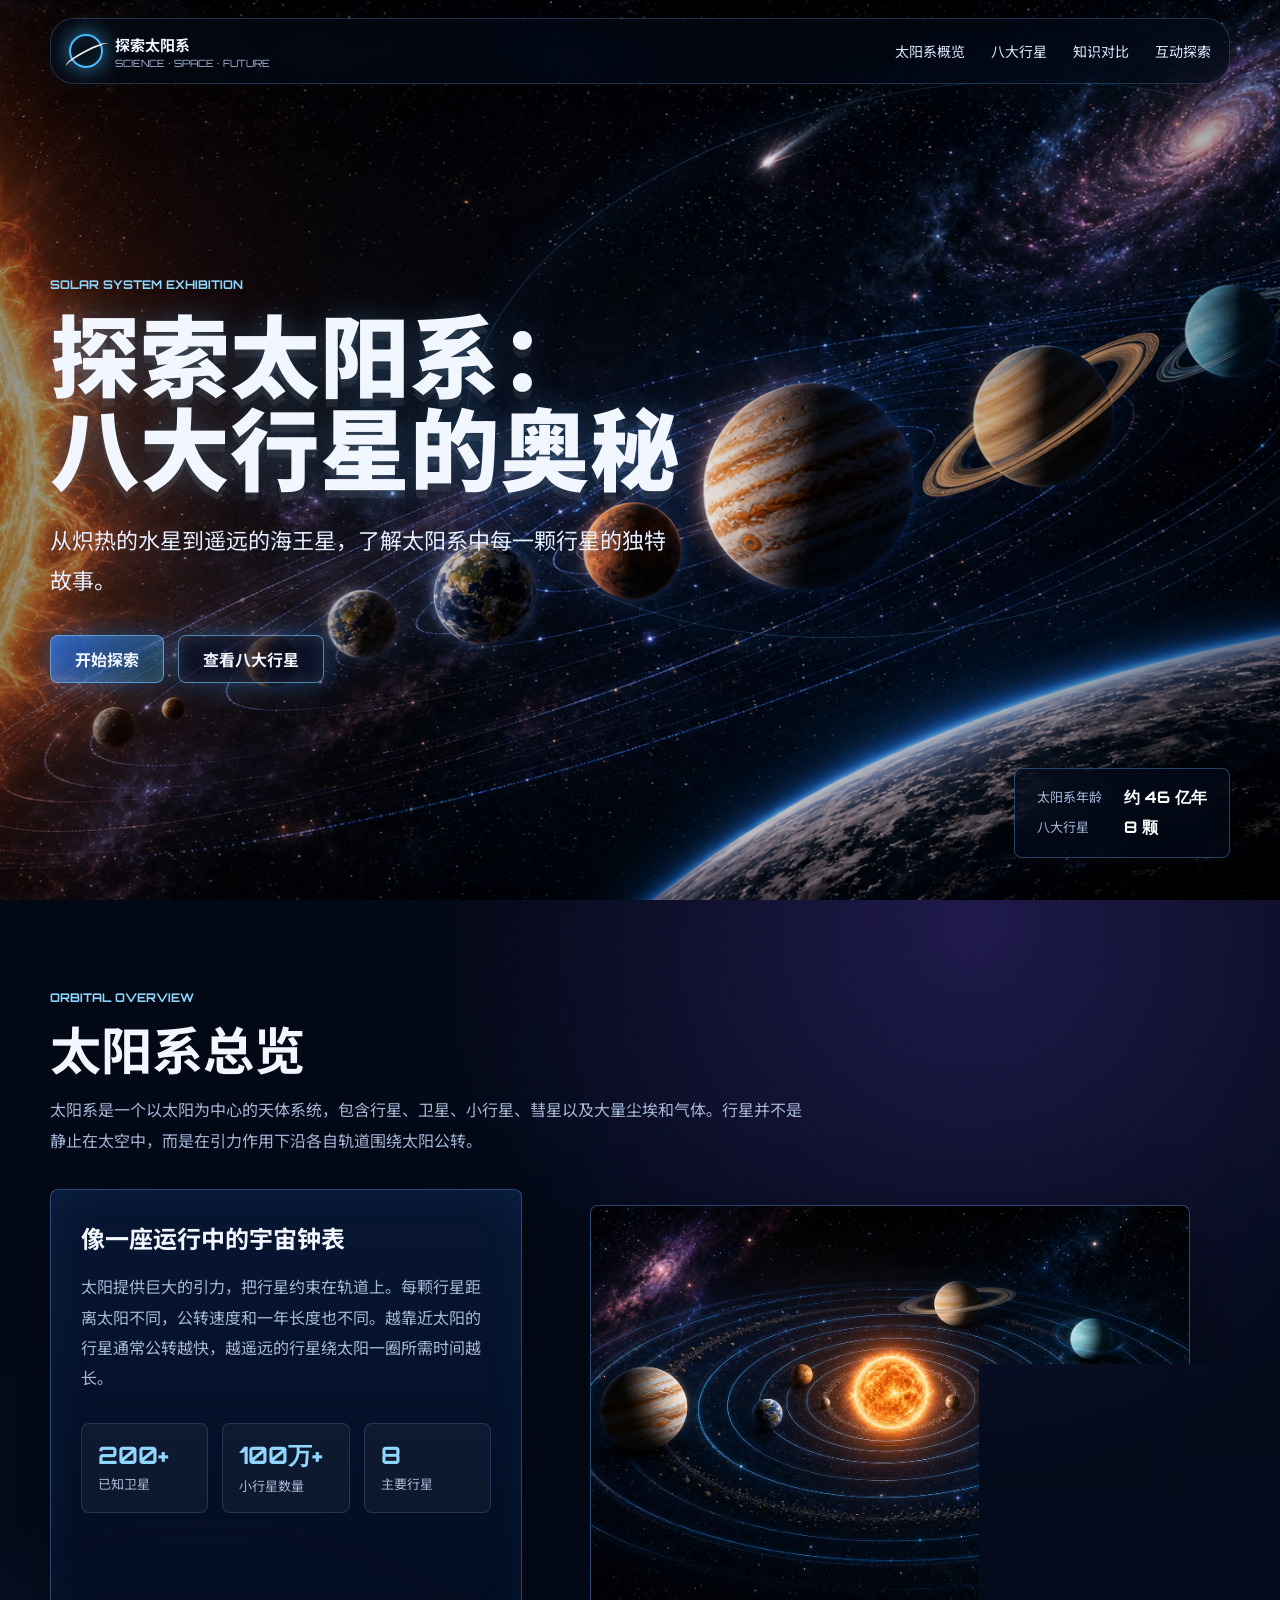
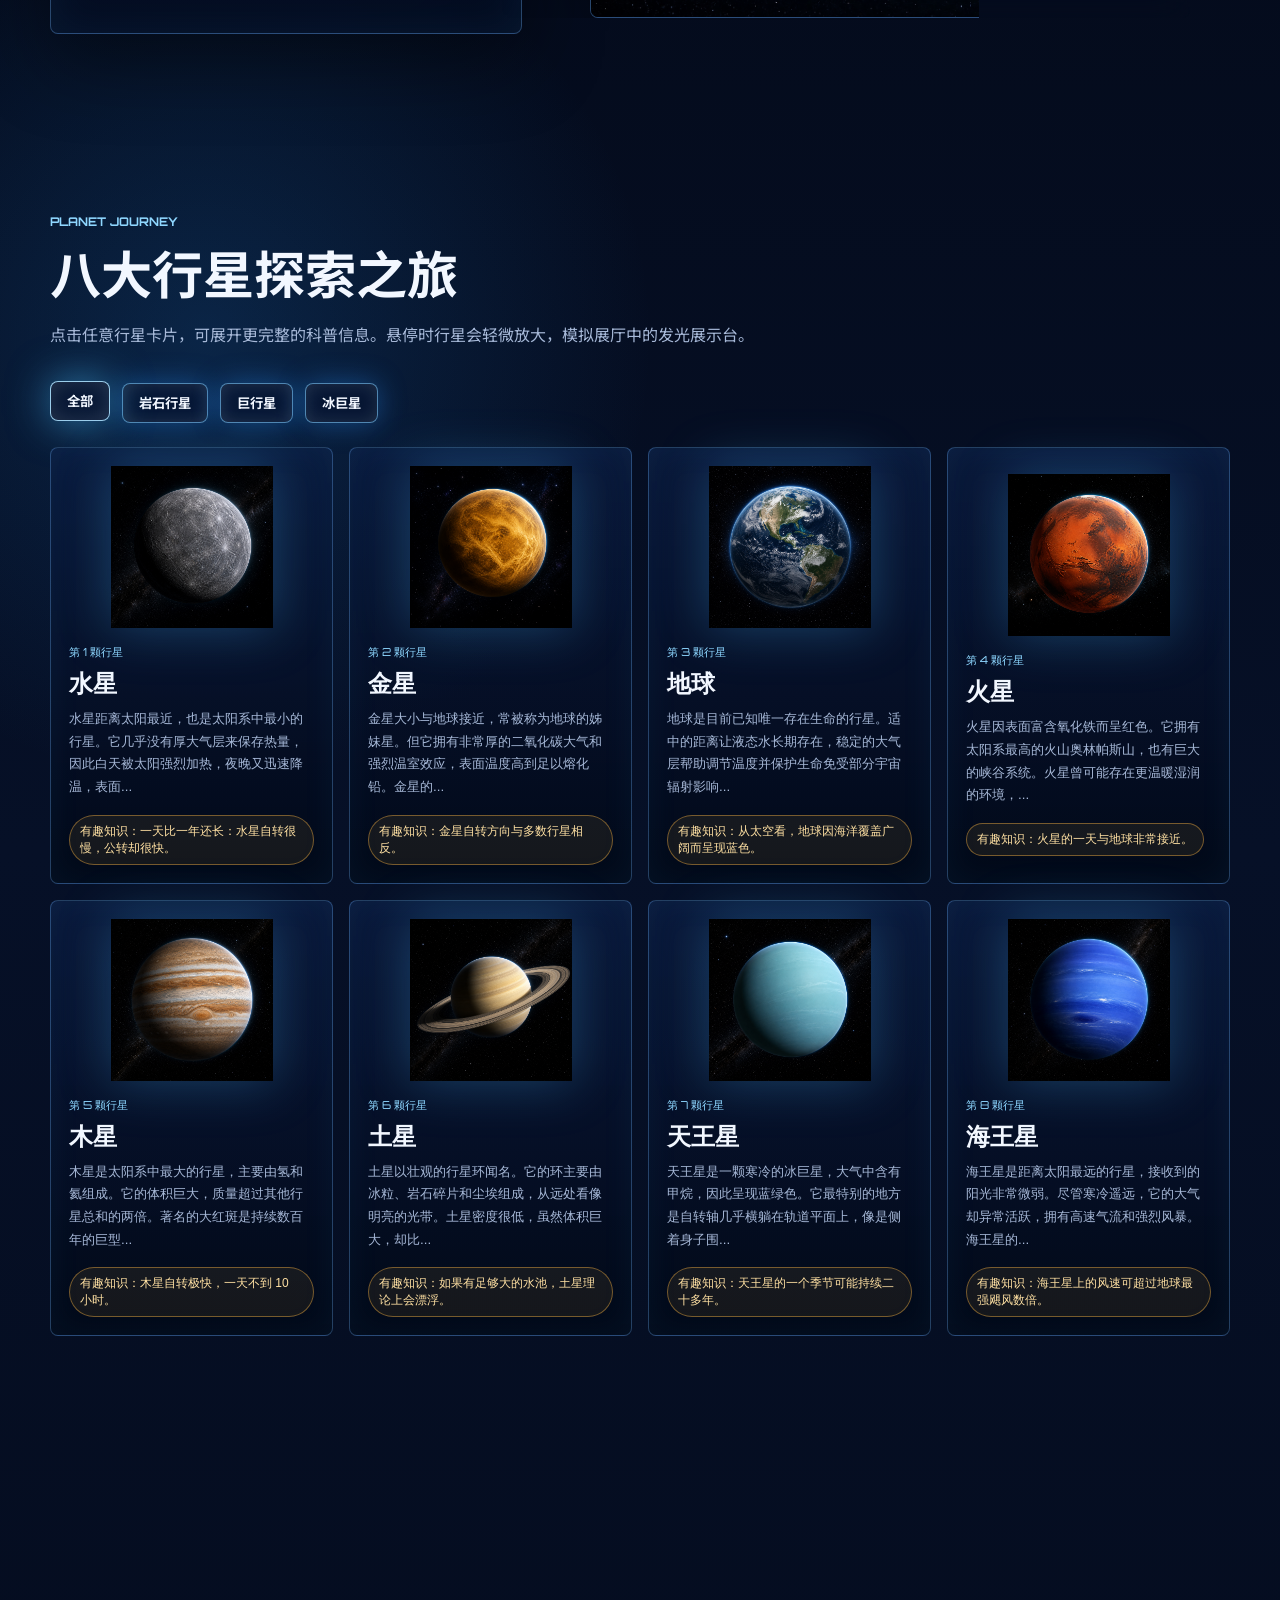
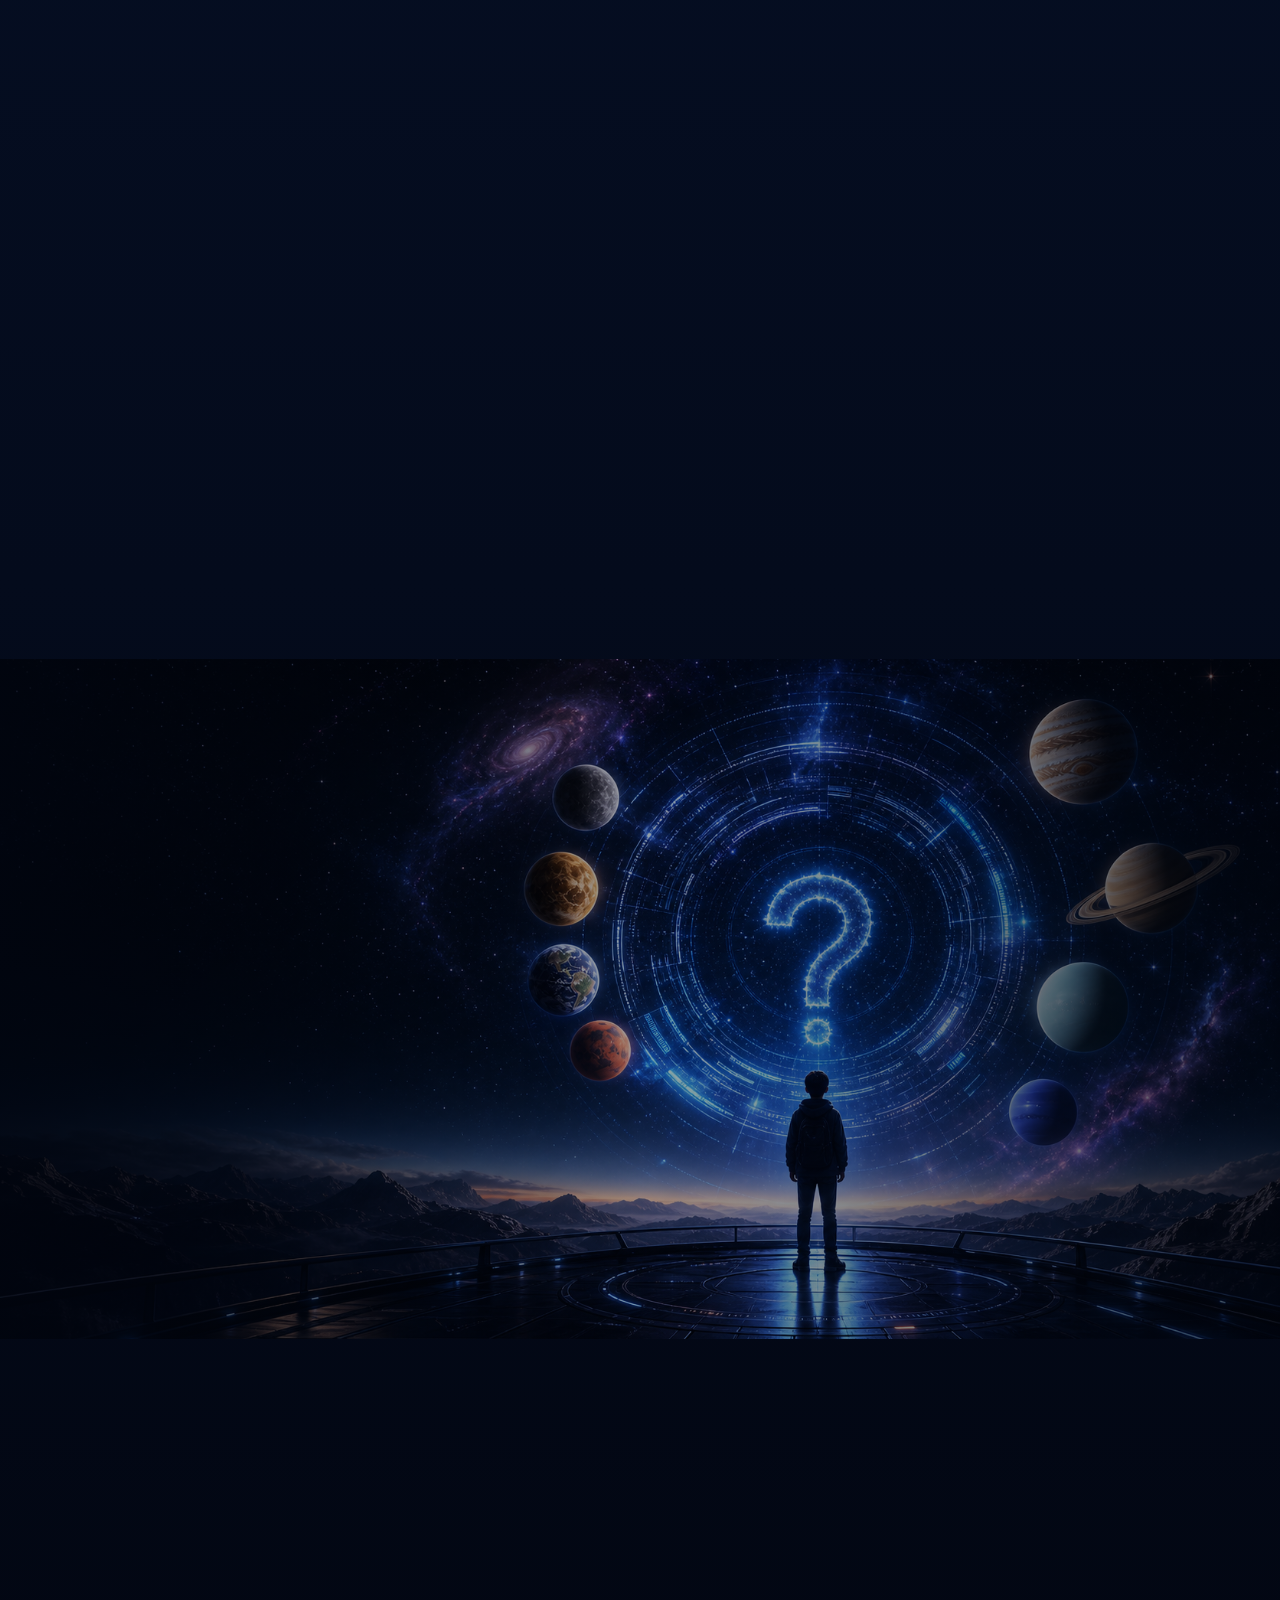
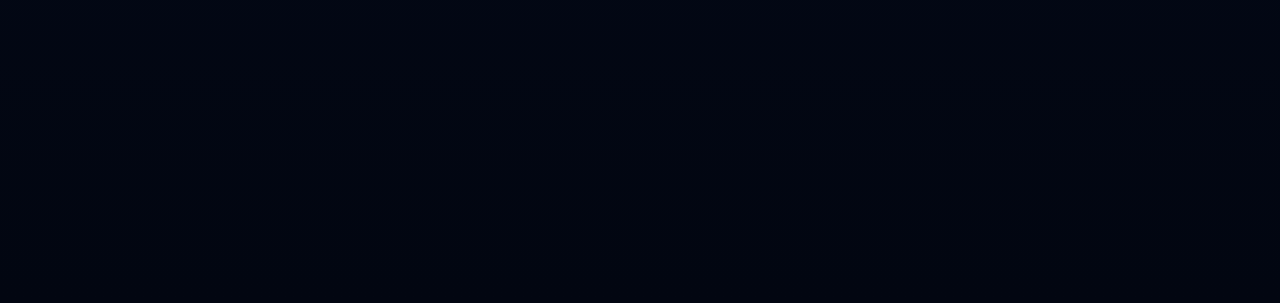
==== index.html @ 0f44d032 "Add solar system science website" ====
<!DOCTYPE html>
<html lang="zh-CN">
  <head>
    <meta charset="UTF-8" />
    <meta name="viewport" content="width=device-width, initial-scale=1.0" />
    <title>探索太阳系：八大行星的奥秘</title>
    <link rel="preconnect" href="https://fonts.googleapis.com" />
    <link rel="preconnect" href="https://fonts.gstatic.com" crossorigin />
    <link
      href="https://fonts.googleapis.com/css2?family=Noto+Sans+SC:wght@400;500;700;900&family=Orbitron:wght@600;700;800&display=swap"
      rel="stylesheet"
    />
    <link rel="stylesheet" href="styles.css" />
  </head>
  <body>
    <div class="space-noise" aria-hidden="true"></div>
    <header class="site-header" id="top">
      <a class="brand" href="#top" aria-label="返回首页">
        <span class="brand-mark"></span>
        <span>
          <strong>探索太阳系</strong>
          <small>SCIENCE · SPACE · FUTURE</small>
        </span>
      </a>
      <button class="nav-toggle" type="button" aria-label="打开导航" aria-expanded="false">
        <span></span><span></span><span></span>
      </button>
      <nav class="site-nav" aria-label="主导航">
        <a href="#overview">太阳系概览</a>
        <a href="#planets">八大行星</a>
        <a href="#compare">知识对比</a>
        <a href="#explore">互动探索</a>
      </nav>
    </header>

    <main>
      <section class="hero">
        <div class="hero-bg" aria-hidden="true"></div>
        <div class="hero-orbits" aria-hidden="true"></div>
        <div class="hero-content reveal">
          <p class="eyebrow">SOLAR SYSTEM EXHIBITION</p>
          <h1>探索太阳系：<br />八大行星的奥秘</h1>
          <p class="hero-copy">
            从炽热的水星到遥远的海王星，了解太阳系中每一颗行星的独特故事。
          </p>
          <div class="hero-actions">
            <a class="primary-btn" href="#overview">开始探索</a>
            <a class="ghost-btn" href="#planets">查看八大行星</a>
          </div>
        </div>
        <div class="mission-panel reveal" aria-label="太阳系快速数据">
          <span>太阳系年龄</span>
          <strong>约 46 亿年</strong>
          <span>八大行星</span>
          <strong>8 颗</strong>
        </div>
      </section>

      <section class="section overview" id="overview">
        <div class="section-heading reveal">
          <p class="eyebrow">ORBITAL OVERVIEW</p>
          <h2>太阳系总览</h2>
          <p>
            太阳系是一个以太阳为中心的天体系统，包含行星、卫星、小行星、彗星以及大量尘埃和气体。行星并不是静止在太空中，而是在引力作用下沿各自轨道围绕太阳公转。
          </p>
        </div>
        <div class="overview-grid">
          <article class="overview-copy glass-card reveal">
            <h3>像一座运行中的宇宙钟表</h3>
            <p>
              太阳提供巨大的引力，把行星约束在轨道上。每颗行星距离太阳不同，公转速度和一年长度也不同。越靠近太阳的行星通常公转越快，越遥远的行星绕太阳一圈所需时间越长。
            </p>
            <div class="stat-row">
              <div><strong>200+</strong><span>已知卫星</span></div>
              <div><strong>100万+</strong><span>小行星数量</span></div>
              <div><strong>8</strong><span>主要行星</span></div>
            </div>
          </article>
          <figure class="overview-visual reveal">
            <img src="assets/solar-overview.png" alt="太阳位于中心、八大行星沿轨道运行的太阳系示意图" />
            <figcaption>行星按照距离太阳由近到远依次排列，轨道并非实物线，而是帮助理解运动路径的示意。</figcaption>
          </figure>
        </div>
      </section>

      <section class="section planets-section" id="planets">
        <div class="section-heading reveal">
          <p class="eyebrow">PLANET JOURNEY</p>
          <h2>八大行星探索之旅</h2>
          <p>点击任意行星卡片，可展开更完整的科普信息。悬停时行星会轻微放大，模拟展厅中的发光展示台。</p>
        </div>
        <div class="planet-controls reveal" aria-label="行星筛选">
          <button class="filter-btn active" data-filter="all" type="button">全部</button>
          <button class="filter-btn" data-filter="rocky" type="button">岩石行星</button>
          <button class="filter-btn" data-filter="gas" type="button">巨行星</button>
          <button class="filter-btn" data-filter="ice" type="button">冰巨星</button>
        </div>
        <div class="planet-grid" id="planetGrid"></div>
        <aside class="planet-detail glass-card" id="planetDetail" aria-live="polite"></aside>
      </section>

      <section class="section compare" id="compare">
        <div class="section-heading reveal">
          <p class="eyebrow">DATA COMPARISON</p>
          <h2>知识对比区</h2>
          <p>把八大行星放在同一张表里，更容易看出距离、大小、温度和运动周期的巨大差异。</p>
        </div>
        <div class="comparison-board reveal">
          <div class="scale-panel">
            <h3>行星大小直观比较</h3>
            <div class="scale-bars" id="scaleBars"></div>
          </div>
          <div class="table-wrap">
            <table>
              <thead>
                <tr>
                  <th>行星</th>
                  <th>距离太阳</th>
                  <th>平均直径</th>
                  <th>温度</th>
                  <th>公转周期</th>
                  <th>卫星</th>
                  <th>行星环</th>
                </tr>
              </thead>
              <tbody id="planetTable"></tbody>
            </table>
          </div>
        </div>
      </section>

      <section class="section interactive" id="explore">
        <div class="quiz-bg" aria-hidden="true"></div>
        <div class="quiz-content reveal">
          <p class="eyebrow">INTERACTIVE MISSION</p>
          <h2>你最适合探索哪颗行星？</h2>
          <p>
            通过三个简单选择，发现与你性格最契合的太阳系目的地，开启一段专属的深空探索之旅。
          </p>
          <div class="quiz-card" id="quizCard">
            <h3 id="quizQuestion">你更喜欢哪种探索环境？</h3>
            <div class="quiz-options" id="quizOptions"></div>
            <div class="quiz-result" id="quizResult"></div>
          </div>
        </div>
      </section>

      <section class="section finale">
        <div class="finale-inner reveal">
          <p class="eyebrow">WHY WE EXPLORE</p>
          <h2>每一颗行星，都是宇宙写给人类的一封信。</h2>
          <p>
            探索太阳系，不只是认识远方的星球，也是理解我们所在的地球。越了解行星的差异，我们越能珍惜地球独特的水、空气、生命与稳定环境。
          </p>
          <a class="primary-btn" href="#top">继续了解宇宙知识</a>
        </div>
      </section>
    </main>

    <script src="script.js"></script>
  </body>
</html>
---- styles.css ----
:root {
  color-scheme: dark;
  --bg: #020611;
  --bg-2: #06112b;
  --text: #f2f7ff;
  --muted: #a7b9d8;
  --line: rgba(111, 181, 255, 0.34);
  --line-strong: rgba(126, 203, 255, 0.62);
  --cyan: #49bfff;
  --blue: #246bff;
  --violet: #8e5dff;
  --gold: #ffb743;
  --glass: rgba(7, 18, 43, 0.62);
  --glass-strong: rgba(9, 23, 55, 0.82);
  --shadow: 0 24px 80px rgba(0, 0, 0, 0.45);
}

* {
  box-sizing: border-box;
}

html {
  scroll-behavior: smooth;
}

body {
  margin: 0;
  font-family: "Noto Sans SC", system-ui, sans-serif;
  color: var(--text);
  background:
    radial-gradient(circle at 76% 18%, rgba(85, 60, 180, 0.34), transparent 34rem),
    radial-gradient(circle at 16% 38%, rgba(27, 112, 190, 0.24), transparent 28rem),
    linear-gradient(180deg, #01030a 0%, #061027 48%, #020611 100%);
  overflow-x: hidden;
}

a {
  color: inherit;
  text-decoration: none;
}

img {
  display: block;
  width: 100%;
}

.space-noise {
  position: fixed;
  inset: 0;
  pointer-events: none;
  z-index: -2;
  background-image:
    radial-gradient(circle, rgba(255, 255, 255, 0.78) 0 1px, transparent 1.5px),
    radial-gradient(circle, rgba(92, 178, 255, 0.45) 0 1px, transparent 1.5px);
  background-size: 82px 82px, 137px 137px;
  opacity: 0.22;
  animation: starDrift 28s linear infinite;
}

.site-header {
  position: fixed;
  top: 18px;
  left: 50%;
  transform: translateX(-50%);
  width: min(1180px, calc(100% - 32px));
  z-index: 10;
  display: flex;
  align-items: center;
  justify-content: space-between;
  padding: 14px 18px;
  border: 1px solid rgba(111, 181, 255, 0.24);
  border-radius: 24px;
  background: rgba(3, 10, 25, 0.62);
  backdrop-filter: blur(18px);
  box-shadow: 0 16px 54px rgba(0, 0, 0, 0.32);
}

.brand {
  display: flex;
  align-items: center;
  gap: 12px;
}

.brand-mark {
  width: 34px;
  height: 34px;
  border: 2px solid var(--cyan);
  border-radius: 50%;
  box-shadow: 0 0 22px rgba(73, 191, 255, 0.72), inset 0 0 18px rgba(73, 191, 255, 0.18);
  position: relative;
}

.brand-mark::after {
  content: "";
  position: absolute;
  left: -8px;
  top: 14px;
  width: 48px;
  height: 8px;
  border-top: 2px solid rgba(255, 255, 255, 0.9);
  border-radius: 50%;
  transform: rotate(-28deg);
}

.brand strong {
  display: block;
  font-size: 15px;
  letter-spacing: 0;
}

.brand small {
  display: block;
  margin-top: 2px;
  color: var(--muted);
  font-family: "Orbitron", sans-serif;
  font-size: 10px;
}

.site-nav {
  display: flex;
  align-items: center;
  gap: 26px;
  color: #dceaff;
  font-size: 14px;
}

.site-nav a {
  position: relative;
  padding: 8px 0;
}

.site-nav a::after {
  content: "";
  position: absolute;
  left: 0;
  right: 0;
  bottom: 0;
  height: 2px;
  background: linear-gradient(90deg, transparent, var(--cyan), transparent);
  transform: scaleX(0);
  transition: transform 0.24s ease;
}

.site-nav a:hover::after {
  transform: scaleX(1);
}

.nav-toggle {
  display: none;
  width: 42px;
  height: 42px;
  border: 1px solid var(--line);
  border-radius: 14px;
  background: rgba(255, 255, 255, 0.05);
}

.nav-toggle span {
  display: block;
  width: 18px;
  height: 2px;
  margin: 4px auto;
  background: var(--text);
}

.hero {
  min-height: 100vh;
  position: relative;
  display: grid;
  align-items: center;
  padding: 150px max(24px, calc((100vw - 1180px) / 2)) 90px;
  overflow: hidden;
}

.hero-bg {
  position: absolute;
  inset: 0;
  background-image: linear-gradient(90deg, rgba(0, 0, 0, 0.42), rgba(0, 0, 0, 0.04) 52%, rgba(0, 0, 0, 0.3)), url("assets/hero-cosmic.png");
  background-size: cover;
  background-position: center;
  transform: scale(1.02);
  z-index: -2;
}

.hero-orbits {
  position: absolute;
  inset: 10% -10% auto auto;
  width: 74vw;
  height: 42vw;
  border: 1px solid rgba(79, 171, 255, 0.22);
  border-radius: 50%;
  transform: rotate(-11deg);
  box-shadow: inset 0 0 70px rgba(55, 154, 255, 0.08), 0 0 60px rgba(55, 154, 255, 0.08);
  pointer-events: none;
}

.hero-content {
  max-width: 760px;
  position: relative;
  z-index: 1;
}

.eyebrow {
  margin: 0 0 14px;
  color: #8fd7ff;
  font-family: "Orbitron", sans-serif;
  font-size: 12px;
  font-weight: 700;
  letter-spacing: 0;
  text-transform: uppercase;
}

h1,
h2,
h3 {
  margin: 0;
  letter-spacing: 0;
}

h1 {
  font-size: clamp(46px, 7vw, 96px);
  line-height: 1.04;
  font-weight: 900;
  text-shadow: 0 0 30px rgba(90, 182, 255, 0.28), 0 8px 0 rgba(255, 255, 255, 0.08);
}

.hero-copy {
  width: min(620px, 100%);
  margin: 28px 0 0;
  color: #e5efff;
  font-size: clamp(17px, 2vw, 22px);
  line-height: 1.8;
}

.hero-actions {
  display: flex;
  flex-wrap: wrap;
  gap: 14px;
  margin-top: 36px;
}

.primary-btn,
.ghost-btn,
.filter-btn {
  display: inline-flex;
  align-items: center;
  justify-content: center;
  min-height: 48px;
  padding: 0 24px;
  border: 1px solid var(--line-strong);
  border-radius: 8px;
  color: var(--text);
  font-weight: 700;
  background: linear-gradient(135deg, rgba(26, 116, 255, 0.74), rgba(30, 202, 255, 0.22));
  box-shadow: 0 0 28px rgba(42, 148, 255, 0.38), inset 0 0 18px rgba(255, 255, 255, 0.12);
  transition: transform 0.24s ease, box-shadow 0.24s ease, border-color 0.24s ease;
}

.primary-btn:hover,
.ghost-btn:hover,
.filter-btn:hover,
.filter-btn.active {
  transform: translateY(-2px);
  border-color: rgba(172, 225, 255, 0.9);
  box-shadow: 0 0 42px rgba(73, 191, 255, 0.58), inset 0 0 22px rgba(255, 255, 255, 0.14);
}

.ghost-btn,
.filter-btn {
  background: rgba(5, 19, 47, 0.62);
}

.mission-panel {
  position: absolute;
  right: max(24px, calc((100vw - 1180px) / 2));
  bottom: 42px;
  display: grid;
  grid-template-columns: auto auto;
  gap: 8px 22px;
  padding: 18px 22px;
  border: 1px solid var(--line);
  border-radius: 8px;
  background: rgba(3, 12, 30, 0.58);
  backdrop-filter: blur(16px);
}

.mission-panel span {
  color: var(--muted);
  font-size: 13px;
}

.mission-panel strong {
  color: #ffffff;
  font-family: "Orbitron", sans-serif;
}

.section {
  position: relative;
  padding: 90px max(24px, calc((100vw - 1180px) / 2));
}

.section-heading {
  max-width: 760px;
  margin-bottom: 34px;
}

.section-heading h2,
.finale h2,
.quiz-content h2 {
  font-size: clamp(30px, 4vw, 52px);
  line-height: 1.16;
}

.section-heading p:not(.eyebrow),
.finale p,
.quiz-content p {
  color: var(--muted);
  font-size: 16px;
  line-height: 1.9;
}

.overview-grid {
  display: grid;
  grid-template-columns: minmax(0, 0.82fr) minmax(0, 1.18fr);
  gap: 28px;
  align-items: stretch;
}

.glass-card,
.overview-visual,
.comparison-board,
.quiz-card {
  border: 1px solid var(--line);
  border-radius: 8px;
  background: linear-gradient(180deg, rgba(9, 26, 60, 0.76), rgba(4, 13, 32, 0.78));
  box-shadow: var(--shadow), inset 0 0 42px rgba(62, 168, 255, 0.08);
  backdrop-filter: blur(18px);
}

.overview-copy {
  padding: 30px;
}

.overview-copy h3,
.scale-panel h3,
.quiz-card h3 {
  font-size: 24px;
  margin-bottom: 16px;
}

.overview-copy p {
  color: var(--muted);
  line-height: 1.9;
}

.stat-row {
  display: grid;
  grid-template-columns: repeat(3, 1fr);
  gap: 14px;
  margin-top: 30px;
}

.stat-row div {
  padding: 16px;
  border: 1px solid rgba(111, 181, 255, 0.2);
  border-radius: 8px;
  background: rgba(255, 255, 255, 0.04);
}

.stat-row strong {
  display: block;
  color: #8fd7ff;
  font-family: "Orbitron", sans-serif;
  font-size: 24px;
}

.stat-row span {
  color: var(--muted);
  font-size: 13px;
}

.overview-visual {
  overflow: hidden;
}

.overview-visual img {
  height: 100%;
  min-height: 360px;
  object-fit: cover;
}

.overview-visual figcaption {
  margin: 0;
  padding: 14px 18px 18px;
  color: var(--muted);
  font-size: 13px;
}

.planet-controls {
  display: flex;
  flex-wrap: wrap;
  gap: 12px;
  margin-bottom: 24px;
}

.filter-btn {
  min-height: 40px;
  padding: 0 16px;
  cursor: pointer;
  font-family: inherit;
}

.planet-grid {
  display: grid;
  grid-template-columns: repeat(4, minmax(0, 1fr));
  gap: 16px;
}

.planet-card {
  min-height: 340px;
  padding: 18px;
  border: 1px solid rgba(111, 181, 255, 0.32);
  border-radius: 8px;
  color: inherit;
  background: linear-gradient(180deg, rgba(11, 27, 63, 0.78), rgba(2, 8, 22, 0.86));
  box-shadow: inset 0 0 34px rgba(73, 191, 255, 0.06);
  cursor: pointer;
  text-align: left;
  transition: transform 0.25s ease, border-color 0.25s ease, box-shadow 0.25s ease;
}

.planet-card:hover,
.planet-card.active {
  transform: translateY(-8px);
  border-color: rgba(135, 220, 255, 0.86);
  box-shadow: 0 18px 52px rgba(41, 151, 255, 0.24), inset 0 0 42px rgba(73, 191, 255, 0.12);
}

.planet-card img {
  height: 162px;
  object-fit: contain;
  margin-bottom: 16px;
  filter: drop-shadow(0 0 26px rgba(73, 191, 255, 0.28));
  transition: transform 0.8s ease;
}

.planet-card:hover img {
  transform: scale(1.08) rotate(4deg);
}

.planet-card small {
  color: #8fd7ff;
  font-family: "Orbitron", sans-serif;
  font-size: 11px;
}

.planet-card h3 {
  margin: 8px 0 8px;
  font-size: 24px;
}

.planet-card p {
  margin: 0;
  color: var(--muted);
  line-height: 1.7;
}

.fact-pill {
  display: inline-flex;
  margin-top: 16px;
  padding: 7px 10px;
  border: 1px solid rgba(255, 183, 67, 0.42);
  border-radius: 999px;
  color: #ffe1a3;
  background: rgba(255, 183, 67, 0.08);
  font-size: 12px;
}

.planet-detail {
  display: none;
  margin-top: 20px;
  padding: 26px;
}

.planet-detail.open {
  display: grid;
  grid-template-columns: 0.72fr 1.28fr;
  gap: 24px;
  align-items: center;
}

.planet-detail img {
  max-height: 280px;
  object-fit: contain;
  filter: drop-shadow(0 0 34px rgba(73, 191, 255, 0.35));
}

.detail-facts {
  display: grid;
  grid-template-columns: repeat(3, minmax(0, 1fr));
  gap: 10px;
  margin-top: 18px;
}

.detail-facts div {
  padding: 12px;
  border: 1px solid rgba(111, 181, 255, 0.2);
  border-radius: 8px;
  background: rgba(255, 255, 255, 0.04);
}

.detail-facts span {
  display: block;
  color: var(--muted);
  font-size: 12px;
}

.detail-facts strong {
  display: block;
  margin-top: 4px;
  font-size: 14px;
}

.comparison-board {
  display: grid;
  grid-template-columns: 0.8fr 1.2fr;
  gap: 22px;
  padding: 22px;
}

.scale-panel {
  padding: 8px 6px;
}

.scale-bars {
  display: grid;
  gap: 12px;
  margin-top: 20px;
}

.scale-row {
  display: grid;
  grid-template-columns: 68px 1fr 76px;
  align-items: center;
  gap: 12px;
  color: var(--muted);
  font-size: 13px;
}

.scale-line {
  height: 10px;
  border-radius: 999px;
  background: linear-gradient(90deg, var(--cyan), var(--violet), var(--gold));
  box-shadow: 0 0 18px rgba(73, 191, 255, 0.28);
}

.table-wrap {
  overflow-x: auto;
}

table {
  width: 100%;
  min-width: 760px;
  border-collapse: collapse;
  color: #dbeaff;
  font-size: 14px;
}

th,
td {
  padding: 14px 12px;
  border-bottom: 1px solid rgba(111, 181, 255, 0.18);
  text-align: left;
  white-space: nowrap;
}

th {
  color: #8fd7ff;
  font-family: "Orbitron", "Noto Sans SC", sans-serif;
  font-size: 12px;
}

.interactive {
  min-height: 680px;
  display: grid;
  align-items: center;
  overflow: hidden;
}

.quiz-bg {
  position: absolute;
  inset: 0;
  z-index: -1;
  background-image: linear-gradient(90deg, rgba(1, 5, 15, 0.88), rgba(1, 5, 15, 0.35), rgba(1, 5, 15, 0.68)), url("assets/quiz-gate.png");
  background-size: cover;
  background-position: center;
}

.quiz-content {
  max-width: 620px;
}

.quiz-card {
  margin-top: 26px;
  padding: 24px;
}

.quiz-options {
  display: grid;
  gap: 12px;
  margin-top: 18px;
}

.quiz-options button {
  min-height: 48px;
  border: 1px solid rgba(111, 181, 255, 0.28);
  border-radius: 8px;
  color: var(--text);
  background: rgba(255, 255, 255, 0.05);
  font: inherit;
  cursor: pointer;
  transition: transform 0.2s ease, border-color 0.2s ease, background 0.2s ease;
}

.quiz-options button:hover {
  transform: translateX(4px);
  border-color: var(--line-strong);
  background: rgba(73, 191, 255, 0.12);
}

.quiz-result {
  display: none;
  margin-top: 18px;
  padding: 16px;
  border: 1px solid rgba(255, 183, 67, 0.44);
  border-radius: 8px;
  color: #ffe9bd;
  background: rgba(255, 183, 67, 0.1);
  line-height: 1.8;
}

.finale {
  text-align: center;
  padding-bottom: 120px;
}

.finale-inner {
  width: min(860px, 100%);
  margin: 0 auto;
}

.finale p {
  margin: 18px auto 30px;
}

.reveal {
  opacity: 0;
  transform: translateY(24px);
  transition: opacity 0.7s ease, transform 0.7s ease;
}

.reveal.visible {
  opacity: 1;
  transform: translateY(0);
}

@keyframes starDrift {
  from {
    background-position: 0 0, 0 0;
  }
  to {
    background-position: 82px 164px, -137px 274px;
  }
}

@media (max-width: 960px) {
  .site-header {
    top: 10px;
  }

  .nav-toggle {
    display: block;
  }

  .site-nav {
    position: absolute;
    top: calc(100% + 10px);
    left: 0;
    right: 0;
    display: none;
    flex-direction: column;
    align-items: stretch;
    gap: 0;
    padding: 12px;
    border: 1px solid var(--line);
    border-radius: 18px;
    background: rgba(3, 10, 25, 0.94);
  }

  .site-nav.open {
    display: flex;
  }

  .site-nav a {
    padding: 12px;
  }

  .hero {
    min-height: 820px;
    padding-top: 132px;
  }

  .mission-panel {
    position: static;
    width: fit-content;
    margin-top: 40px;
  }

  .overview-grid,
  .comparison-board,
  .planet-detail.open {
    grid-template-columns: 1fr;
  }

  .planet-grid {
    grid-template-columns: repeat(2, minmax(0, 1fr));
  }
}

@media (max-width: 620px) {
  .site-header {
    width: calc(100% - 20px);
    padding: 12px;
  }

  .brand small {
    display: none;
  }

  .hero {
    min-height: 760px;
    padding-left: 18px;
    padding-right: 18px;
  }

  h1 {
    font-size: 42px;
  }

  .hero-copy {
    font-size: 16px;
  }

  .section {
    padding: 64px 18px;
  }

  .planet-grid,
  .detail-facts,
  .stat-row {
    grid-template-columns: 1fr;
  }

  .planet-card {
    min-height: auto;
  }
}
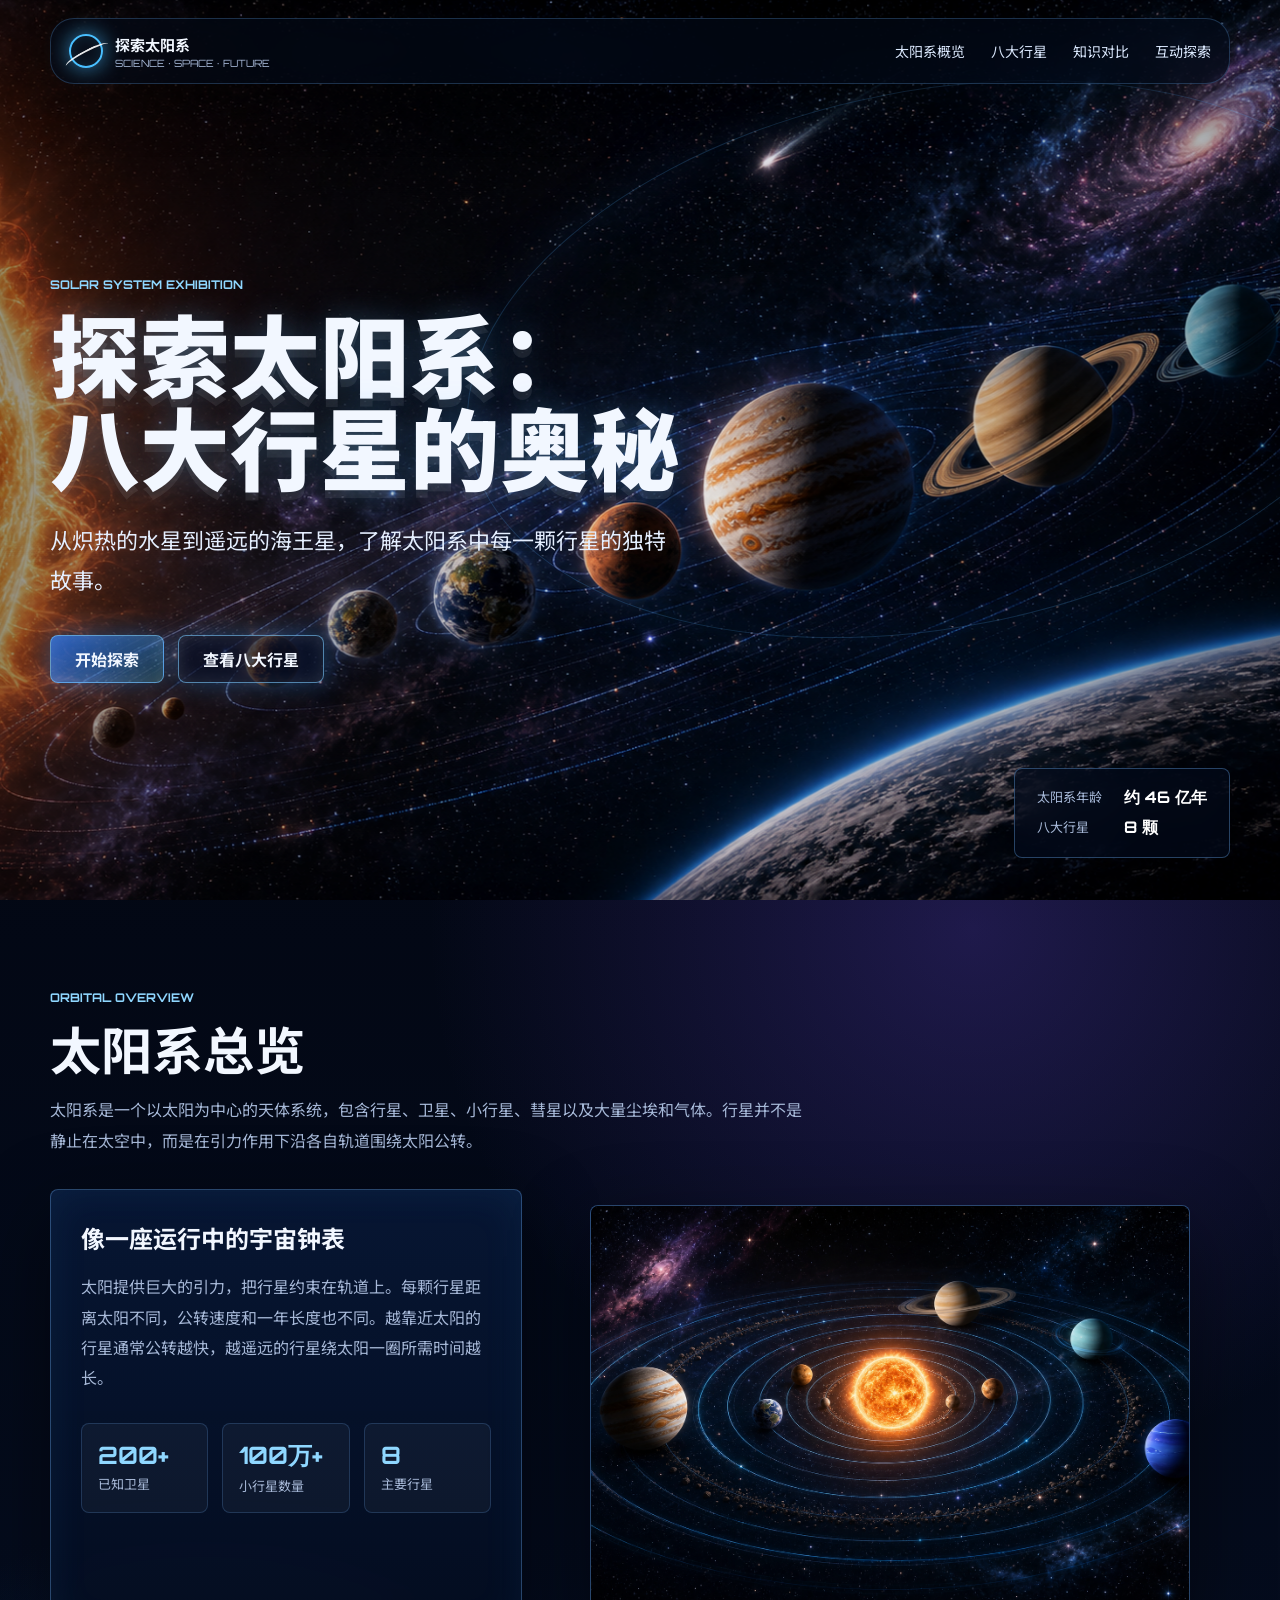
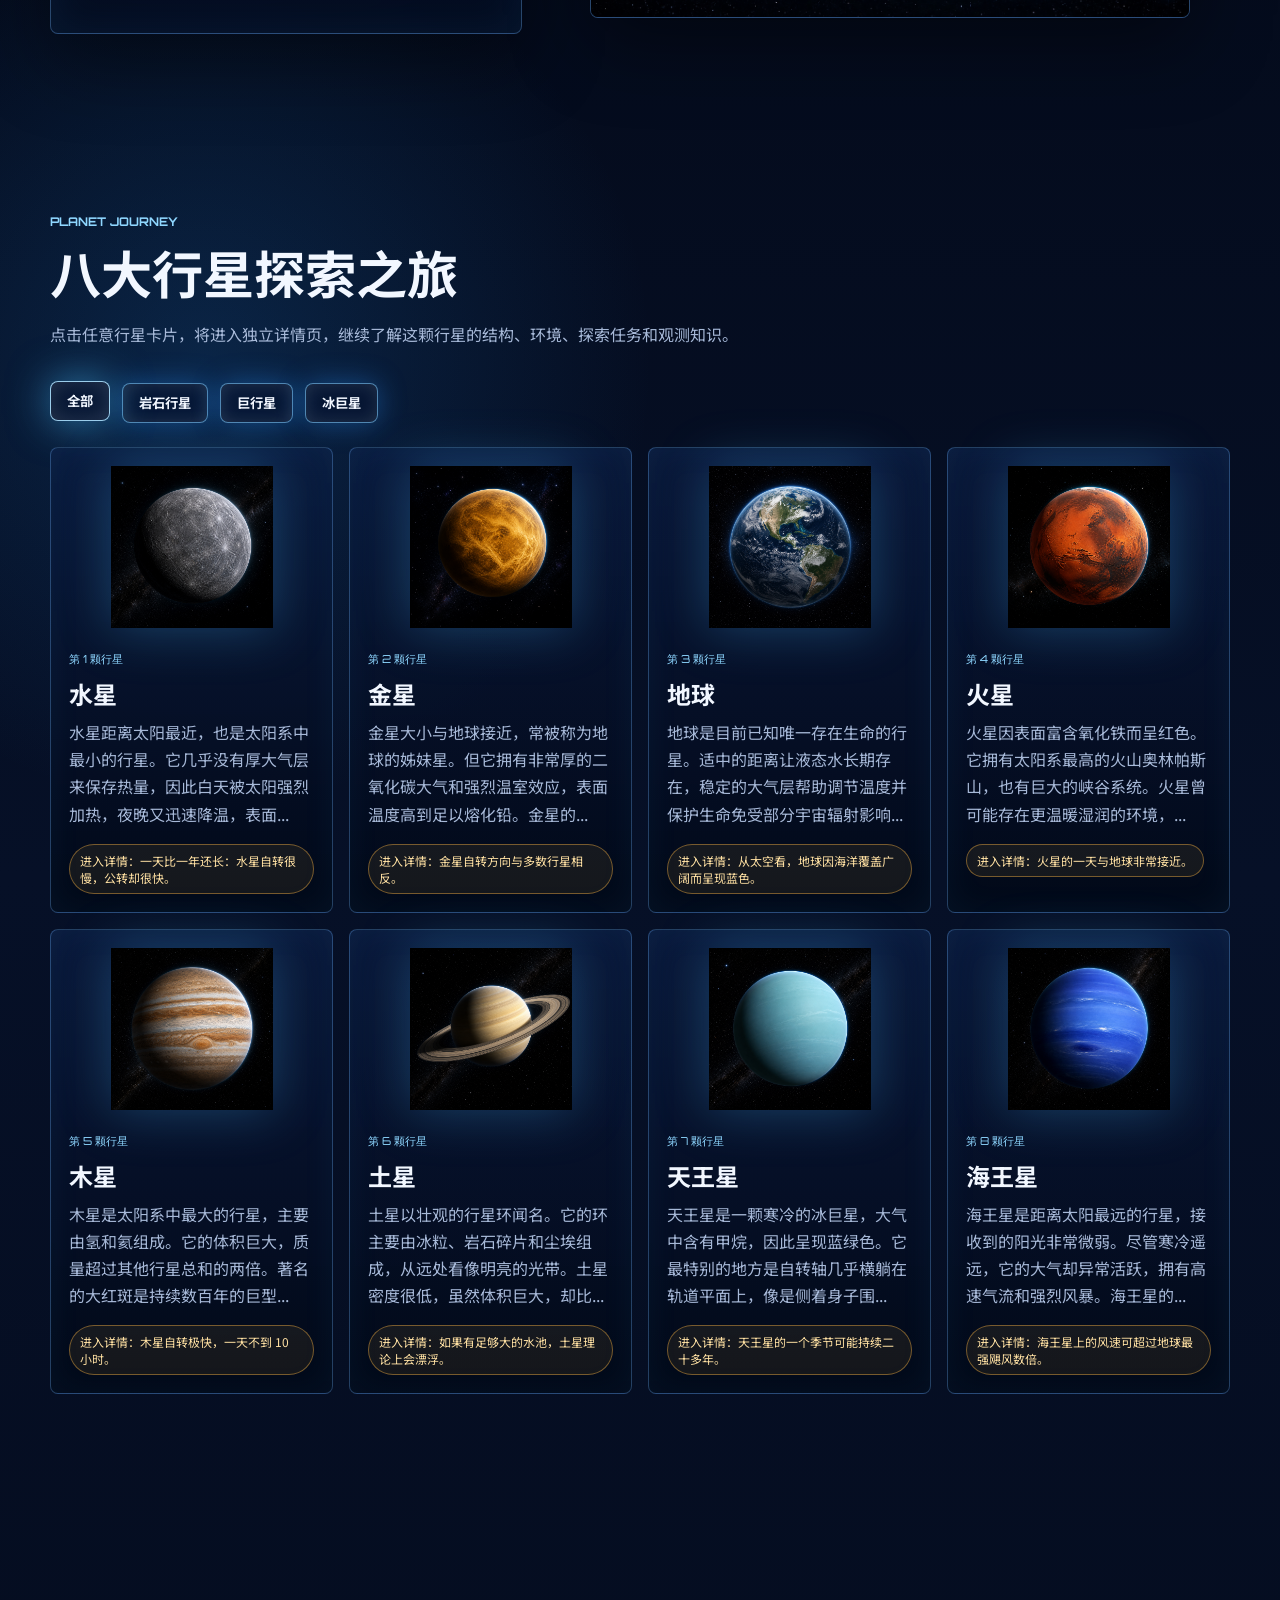
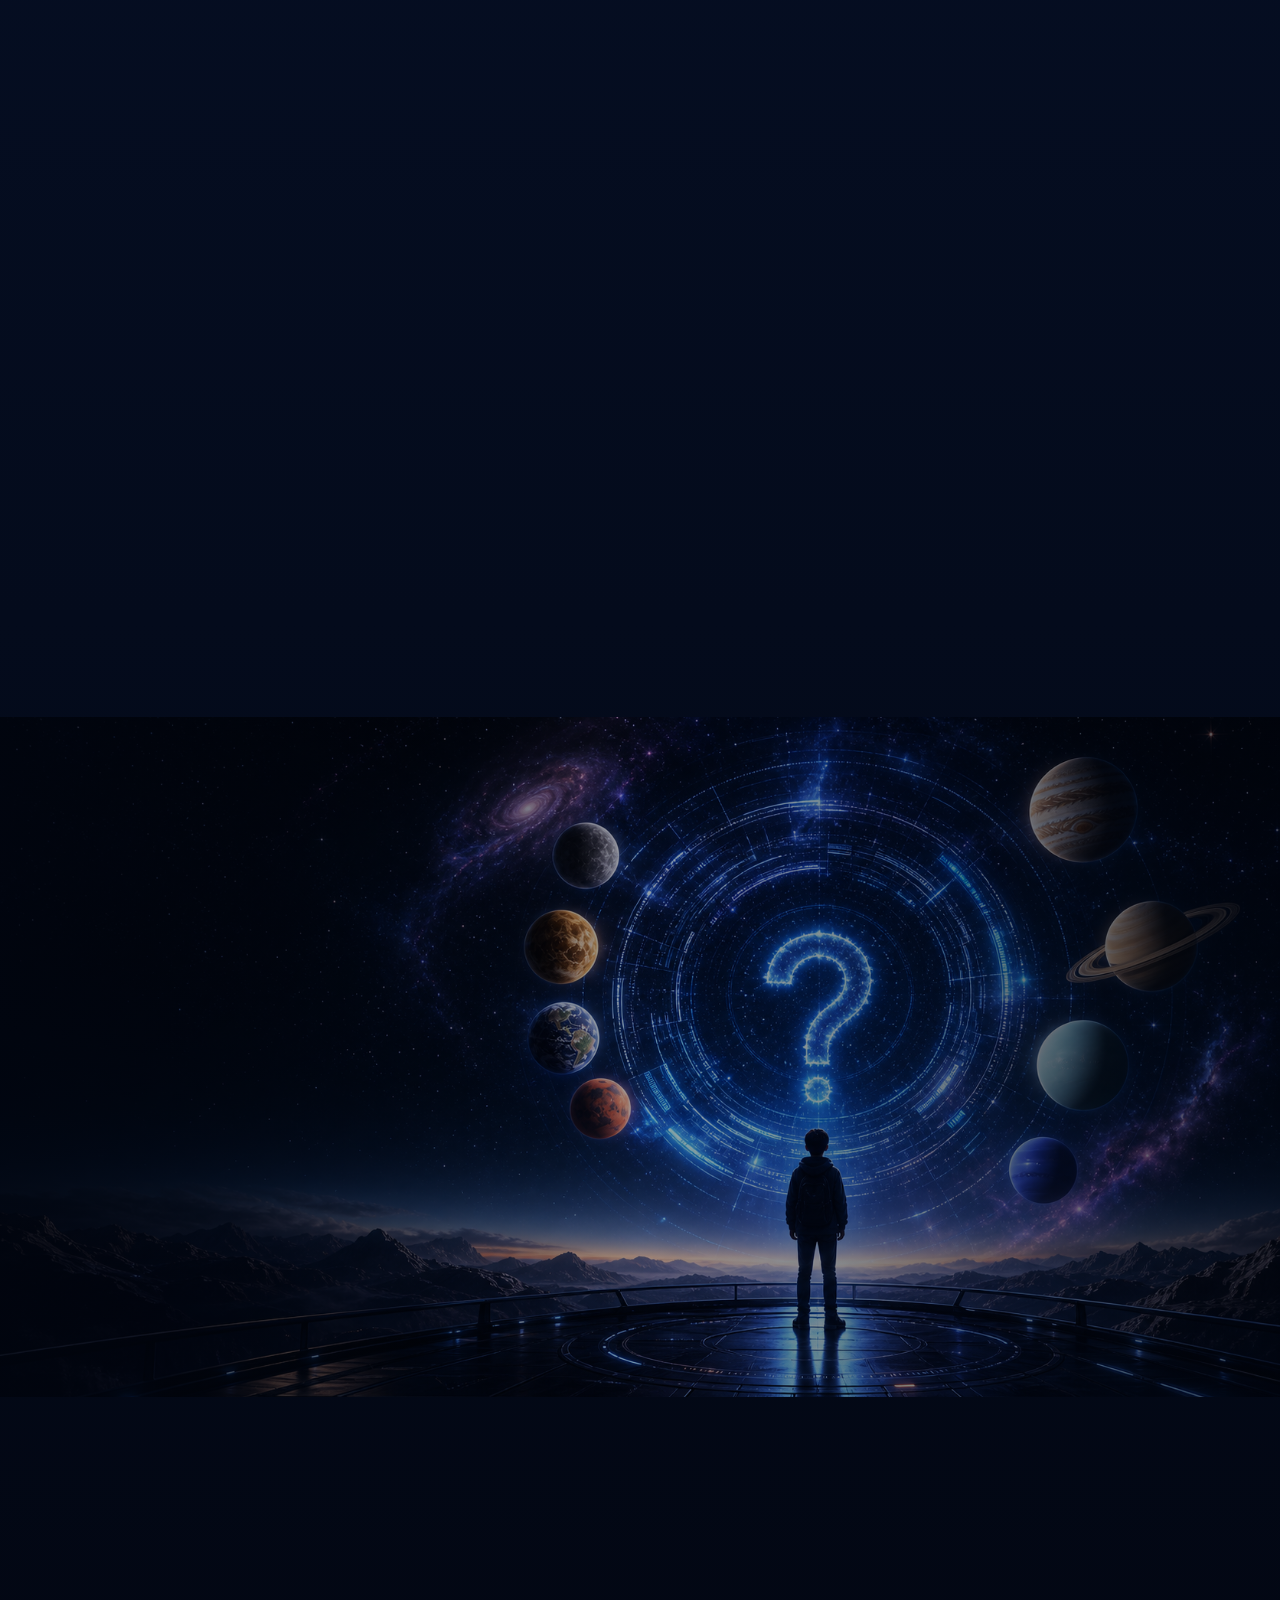
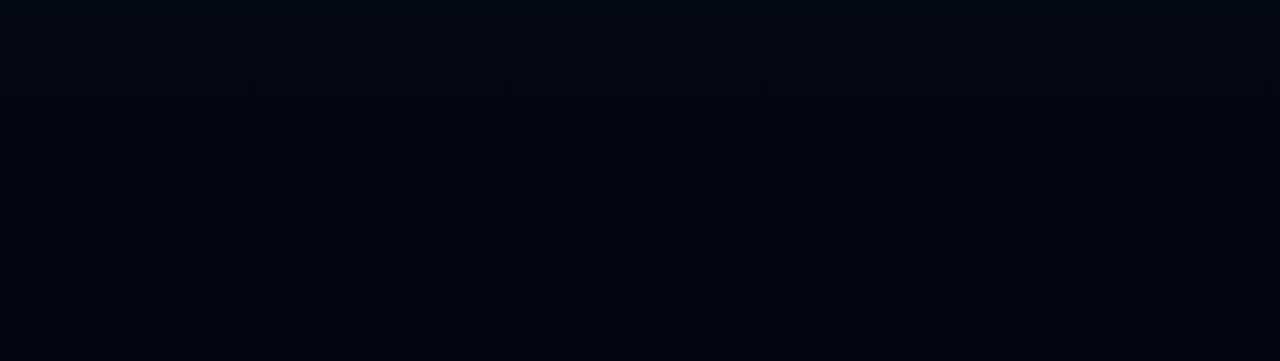
==== commit a37e1300: "Add planet detail pages" ====
--- a/index.html
+++ b/index.html
@@ -87,7 +87,7 @@
         <div class="section-heading reveal">
           <p class="eyebrow">PLANET JOURNEY</p>
           <h2>八大行星探索之旅</h2>
-          <p>点击任意行星卡片，可展开更完整的科普信息。悬停时行星会轻微放大，模拟展厅中的发光展示台。</p>
+          <p>点击任意行星卡片，将进入独立详情页，继续了解这颗行星的结构、环境、探索任务和观测知识。</p>
         </div>
         <div class="planet-controls reveal" aria-label="行星筛选">
           <button class="filter-btn active" data-filter="all" type="button">全部</button>
@@ -96,7 +96,6 @@
           <button class="filter-btn" data-filter="ice" type="button">冰巨星</button>
         </div>
         <div class="planet-grid" id="planetGrid"></div>
-        <aside class="planet-detail glass-card" id="planetDetail" aria-live="polite"></aside>
       </section>
 
       <section class="section compare" id="compare">
--- a/styles.css
+++ b/styles.css
@@ -416,6 +416,7 @@
 }
 
 .planet-card {
+  display: block;
   min-height: 340px;
   padding: 18px;
   border: 1px solid rgba(111, 181, 255, 0.32);
@@ -479,6 +480,230 @@
   display: none;
   margin-top: 20px;
   padding: 26px;
+}
+
+.back-link {
+  display: inline-flex;
+  margin-bottom: 18px;
+  color: #b9dcff;
+  font-size: 14px;
+}
+
+.back-link:hover {
+  color: #ffffff;
+}
+
+.planet-hero {
+  min-height: 100vh;
+  position: relative;
+  display: grid;
+  grid-template-columns: minmax(0, 0.95fr) minmax(320px, 0.8fr);
+  gap: 40px;
+  align-items: center;
+  padding: 150px max(24px, calc((100vw - 1180px) / 2)) 86px;
+  overflow: hidden;
+}
+
+.planet-hero-bg {
+  position: absolute;
+  inset: 0;
+  z-index: -2;
+  background:
+    radial-gradient(circle at 72% 36%, rgba(73, 191, 255, 0.18), transparent 25rem),
+    radial-gradient(circle at 22% 28%, rgba(142, 93, 255, 0.26), transparent 28rem),
+    linear-gradient(135deg, rgba(4, 11, 28, 0.95), rgba(4, 9, 22, 0.76)),
+    url("assets/hero-cosmic.png");
+  background-size: cover;
+  background-position: center;
+}
+
+.planet-hero-bg::after {
+  content: "";
+  position: absolute;
+  inset: 14% -18% auto auto;
+  width: 78vw;
+  height: 42vw;
+  border: 1px solid rgba(112, 192, 255, 0.2);
+  border-radius: 50%;
+  transform: rotate(-13deg);
+  box-shadow: inset 0 0 60px rgba(73, 191, 255, 0.08);
+}
+
+.planet-hero-copy {
+  position: relative;
+  z-index: 1;
+}
+
+.planet-hero h1 {
+  font-size: clamp(64px, 10vw, 136px);
+  line-height: 0.95;
+}
+
+.planet-order {
+  margin: 14px 0 0;
+  color: #8fd7ff;
+  font-family: "Orbitron", "Noto Sans SC", sans-serif;
+  font-weight: 700;
+}
+
+.planet-hero-visual {
+  position: relative;
+  margin: 0;
+  padding: 26px;
+  border: 1px solid rgba(111, 181, 255, 0.26);
+  border-radius: 8px;
+  background: radial-gradient(circle at center, rgba(73, 191, 255, 0.12), rgba(5, 14, 34, 0.52));
+  box-shadow: var(--shadow), inset 0 0 60px rgba(73, 191, 255, 0.09);
+}
+
+.planet-hero-visual img {
+  aspect-ratio: 1;
+  object-fit: contain;
+  filter: drop-shadow(0 0 42px rgba(73, 191, 255, 0.38));
+  animation: planetFloat 7s ease-in-out infinite;
+}
+
+.planet-hero-visual figcaption {
+  margin-top: 18px;
+  color: #d6e7ff;
+  text-align: center;
+  font-size: 14px;
+}
+
+.planet-theme-hot .planet-hero-bg {
+  background:
+    radial-gradient(circle at 76% 34%, rgba(255, 183, 67, 0.22), transparent 24rem),
+    radial-gradient(circle at 20% 20%, rgba(142, 93, 255, 0.2), transparent 28rem),
+    linear-gradient(135deg, rgba(16, 8, 22, 0.95), rgba(4, 9, 22, 0.78)),
+    url("assets/hero-cosmic.png");
+}
+
+.planet-theme-red .planet-hero-bg {
+  background:
+    radial-gradient(circle at 76% 34%, rgba(235, 83, 50, 0.25), transparent 24rem),
+    radial-gradient(circle at 20% 20%, rgba(73, 191, 255, 0.14), transparent 28rem),
+    linear-gradient(135deg, rgba(18, 8, 8, 0.95), rgba(4, 9, 22, 0.78)),
+    url("assets/hero-cosmic.png");
+}
+
+.planet-theme-ring .planet-hero-bg,
+.planet-theme-giant .planet-hero-bg {
+  background:
+    radial-gradient(circle at 76% 34%, rgba(255, 183, 67, 0.22), transparent 25rem),
+    radial-gradient(circle at 20% 20%, rgba(73, 191, 255, 0.18), transparent 28rem),
+    linear-gradient(135deg, rgba(11, 9, 21, 0.95), rgba(4, 9, 22, 0.78)),
+    url("assets/hero-cosmic.png");
+}
+
+.planet-theme-life .planet-hero-bg,
+.planet-theme-tilt .planet-hero-bg,
+.planet-theme-deep .planet-hero-bg {
+  background:
+    radial-gradient(circle at 76% 34%, rgba(42, 148, 255, 0.28), transparent 25rem),
+    radial-gradient(circle at 20% 20%, rgba(89, 255, 218, 0.12), transparent 28rem),
+    linear-gradient(135deg, rgba(4, 11, 28, 0.95), rgba(4, 9, 22, 0.78)),
+    url("assets/hero-cosmic.png");
+}
+
+.detail-section {
+  padding-top: 86px;
+}
+
+.detail-stat-grid {
+  display: grid;
+  grid-template-columns: repeat(3, minmax(0, 1fr));
+  gap: 14px;
+}
+
+.detail-stat-grid div {
+  min-height: 112px;
+  padding: 20px;
+  border: 1px solid rgba(111, 181, 255, 0.26);
+  border-radius: 8px;
+  background: linear-gradient(180deg, rgba(10, 28, 66, 0.7), rgba(5, 13, 31, 0.74));
+  box-shadow: inset 0 0 34px rgba(73, 191, 255, 0.06);
+}
+
+.detail-stat-grid span {
+  display: block;
+  color: var(--muted);
+  font-size: 13px;
+}
+
+.detail-stat-grid strong {
+  display: block;
+  margin-top: 10px;
+  color: #ffffff;
+  font-family: "Orbitron", "Noto Sans SC", sans-serif;
+  font-size: clamp(18px, 2vw, 26px);
+}
+
+.story-grid {
+  display: grid;
+  grid-template-columns: repeat(3, minmax(0, 1fr));
+  gap: 18px;
+}
+
+.story-card {
+  padding: 28px;
+}
+
+.story-index {
+  display: inline-flex;
+  margin-bottom: 22px;
+  color: rgba(143, 215, 255, 0.72);
+  font-family: "Orbitron", sans-serif;
+  font-size: 13px;
+}
+
+.story-card h2,
+.mission-detail h2 {
+  margin-bottom: 16px;
+  font-size: clamp(22px, 2.2vw, 32px);
+}
+
+.story-card p,
+.mission-detail p {
+  color: var(--muted);
+  line-height: 1.9;
+}
+
+.mission-detail-grid {
+  display: grid;
+  grid-template-columns: repeat(3, minmax(0, 1fr));
+  gap: 18px;
+}
+
+.mission-detail-grid article {
+  padding: 26px;
+}
+
+.quiz-mini .answer {
+  display: none;
+  margin-top: 16px;
+  color: #ffe1a3;
+}
+
+.quiz-mini .answer.visible-answer {
+  display: block;
+}
+
+.planet-navigation {
+  display: flex;
+  flex-wrap: wrap;
+  justify-content: center;
+  gap: 14px;
+  padding-top: 24px;
+}
+
+@keyframes planetFloat {
+  0%,
+  100% {
+    transform: translateY(0) rotate(0deg);
+  }
+  50% {
+    transform: translateY(-10px) rotate(2deg);
+  }
 }
 
 .planet-detail.open {
@@ -717,11 +942,18 @@
 
   .overview-grid,
   .comparison-board,
-  .planet-detail.open {
+  .planet-detail.open,
+  .planet-hero,
+  .story-grid,
+  .mission-detail-grid {
     grid-template-columns: 1fr;
   }
 
   .planet-grid {
+    grid-template-columns: repeat(2, minmax(0, 1fr));
+  }
+
+  .detail-stat-grid {
     grid-template-columns: repeat(2, minmax(0, 1fr));
   }
 }
@@ -756,11 +988,21 @@
 
   .planet-grid,
   .detail-facts,
-  .stat-row {
+  .stat-row,
+  .detail-stat-grid {
     grid-template-columns: 1fr;
   }
 
   .planet-card {
     min-height: auto;
   }
-}
+
+  .planet-hero {
+    min-height: 860px;
+    padding: 132px 18px 64px;
+  }
+
+  .planet-hero h1 {
+    font-size: 58px;
+  }
+}
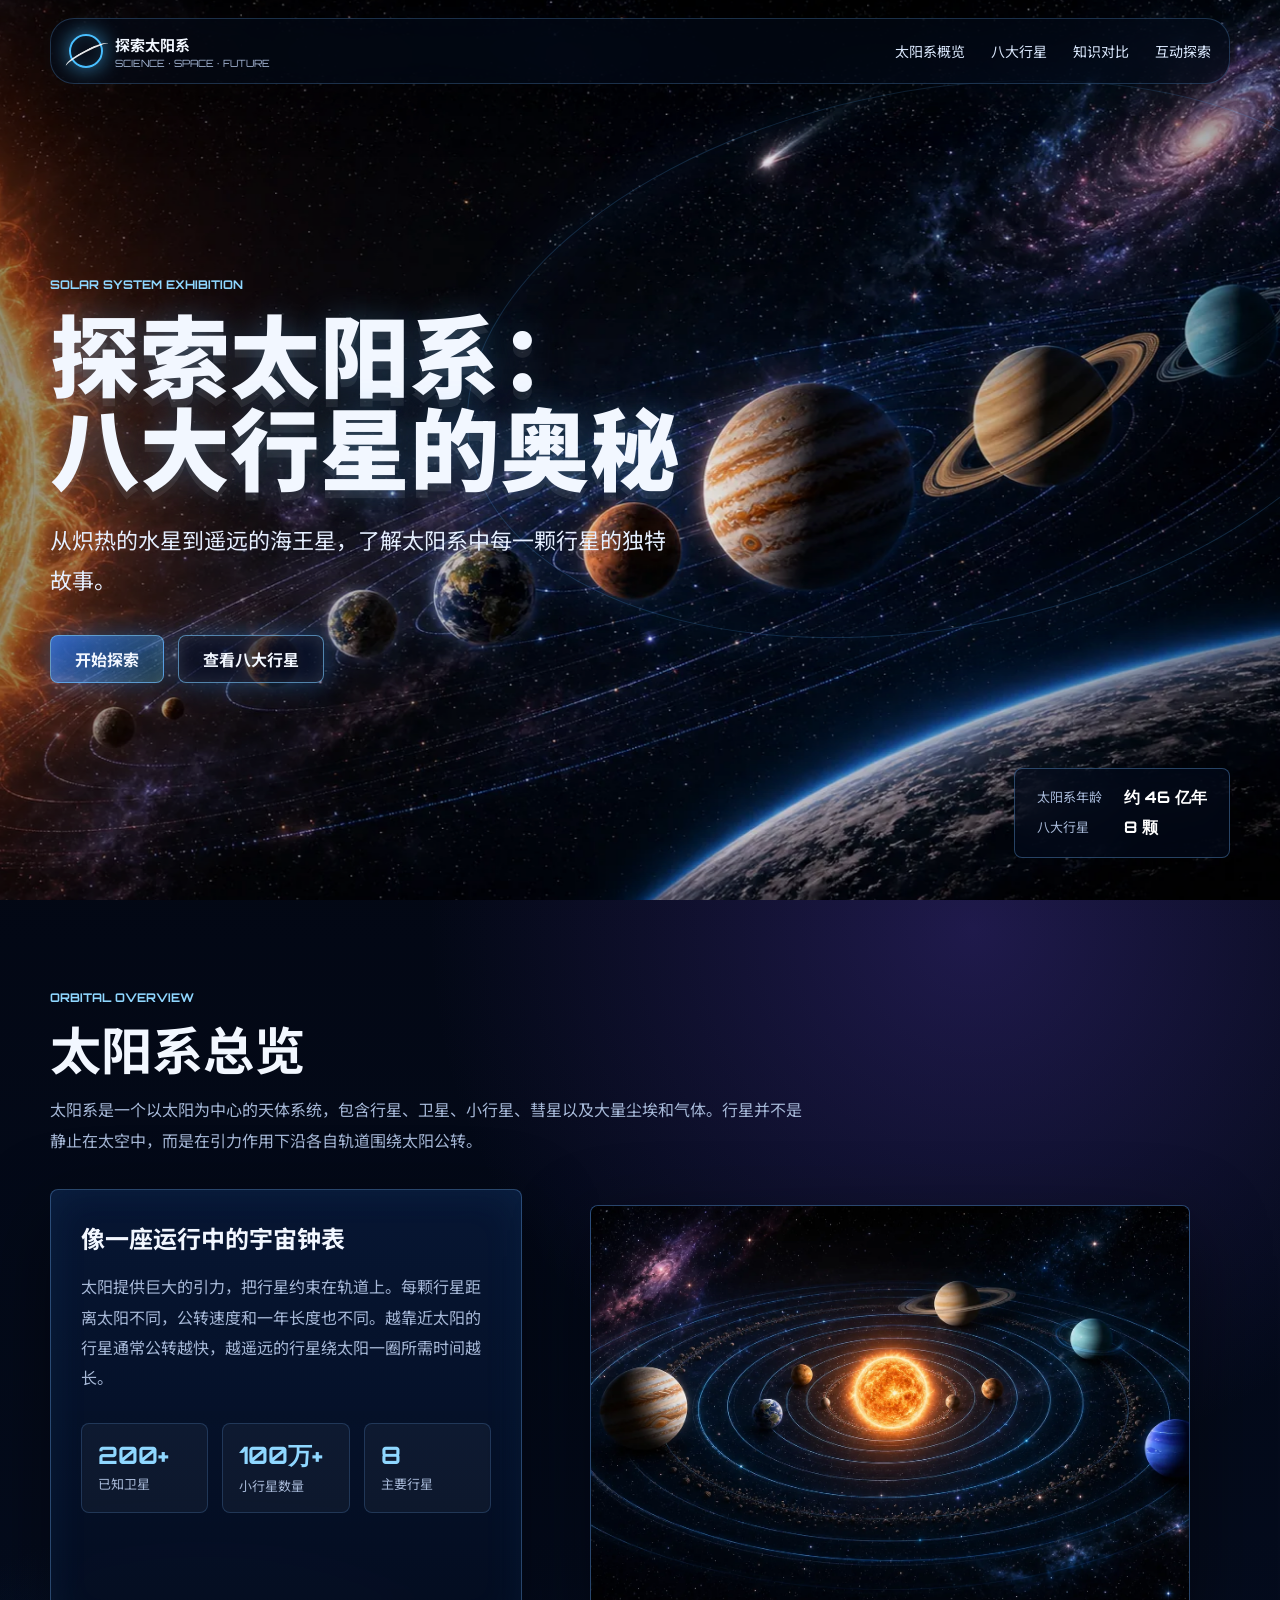
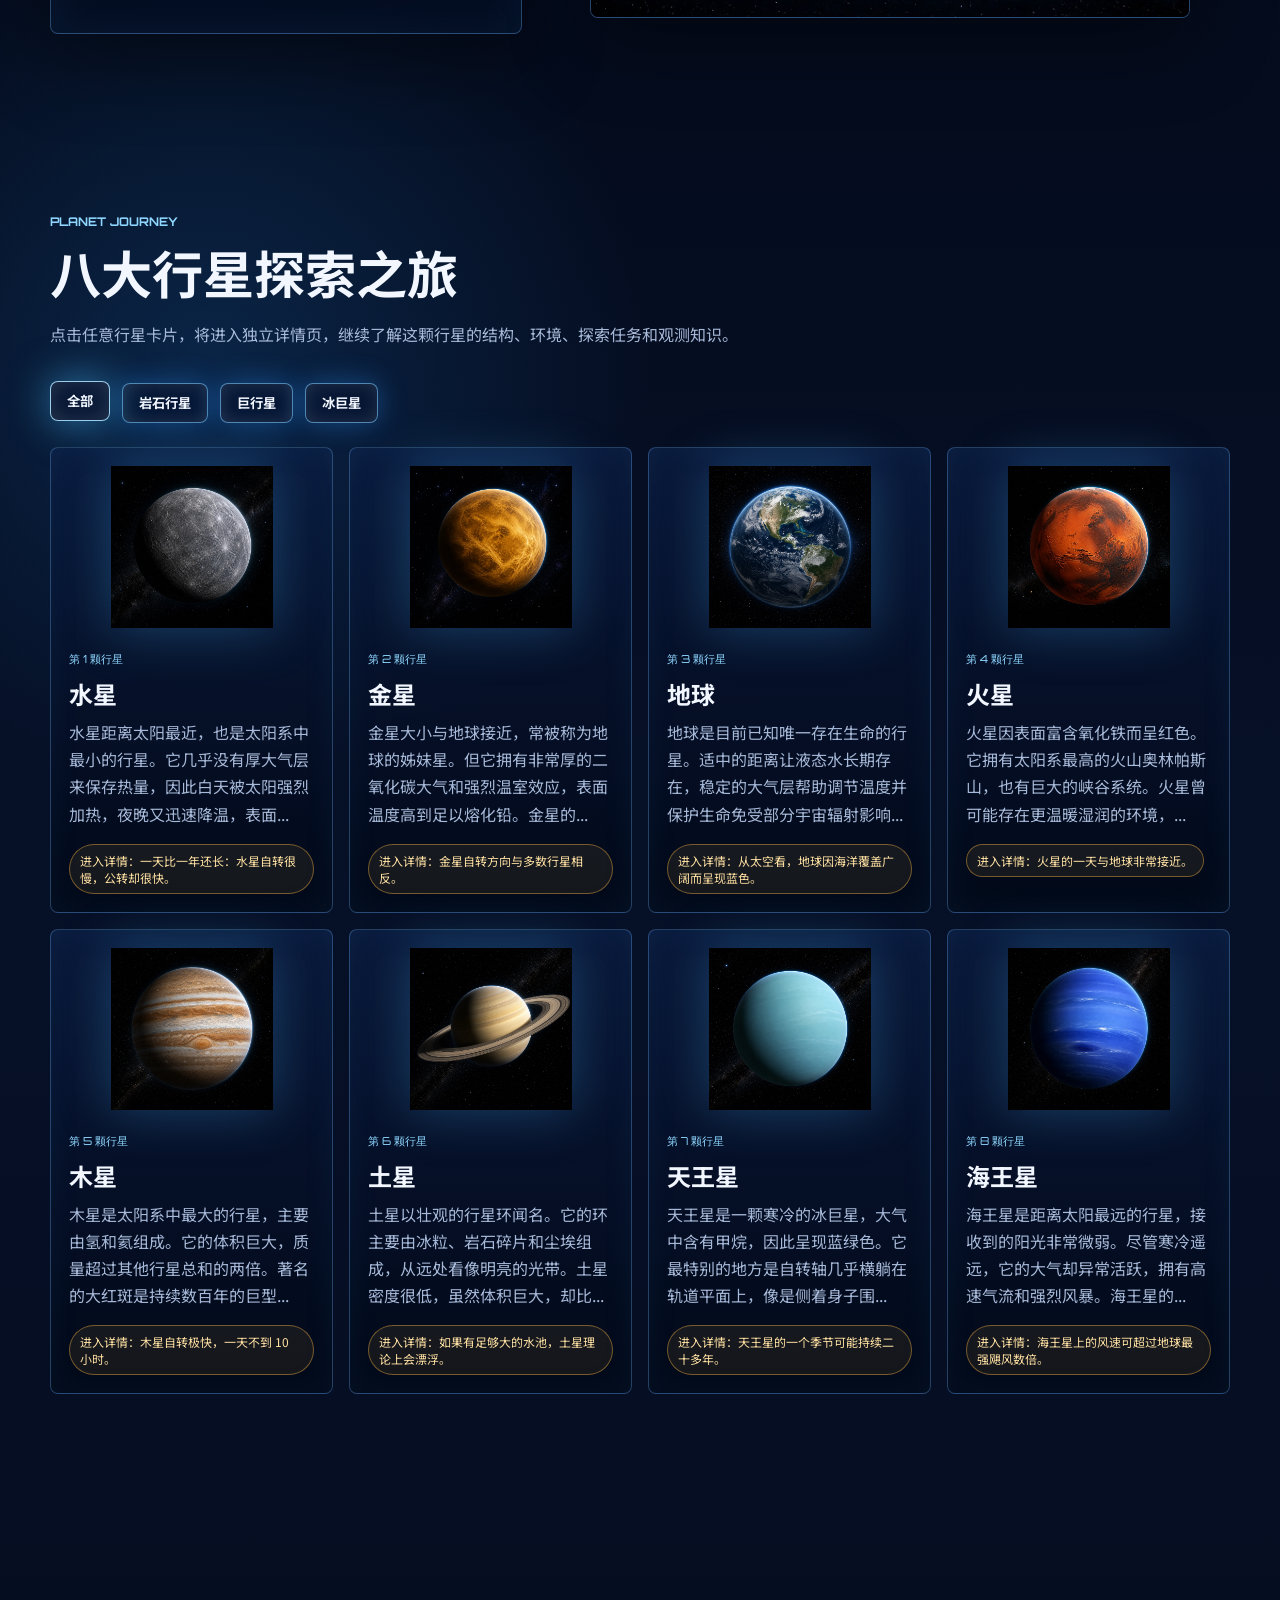
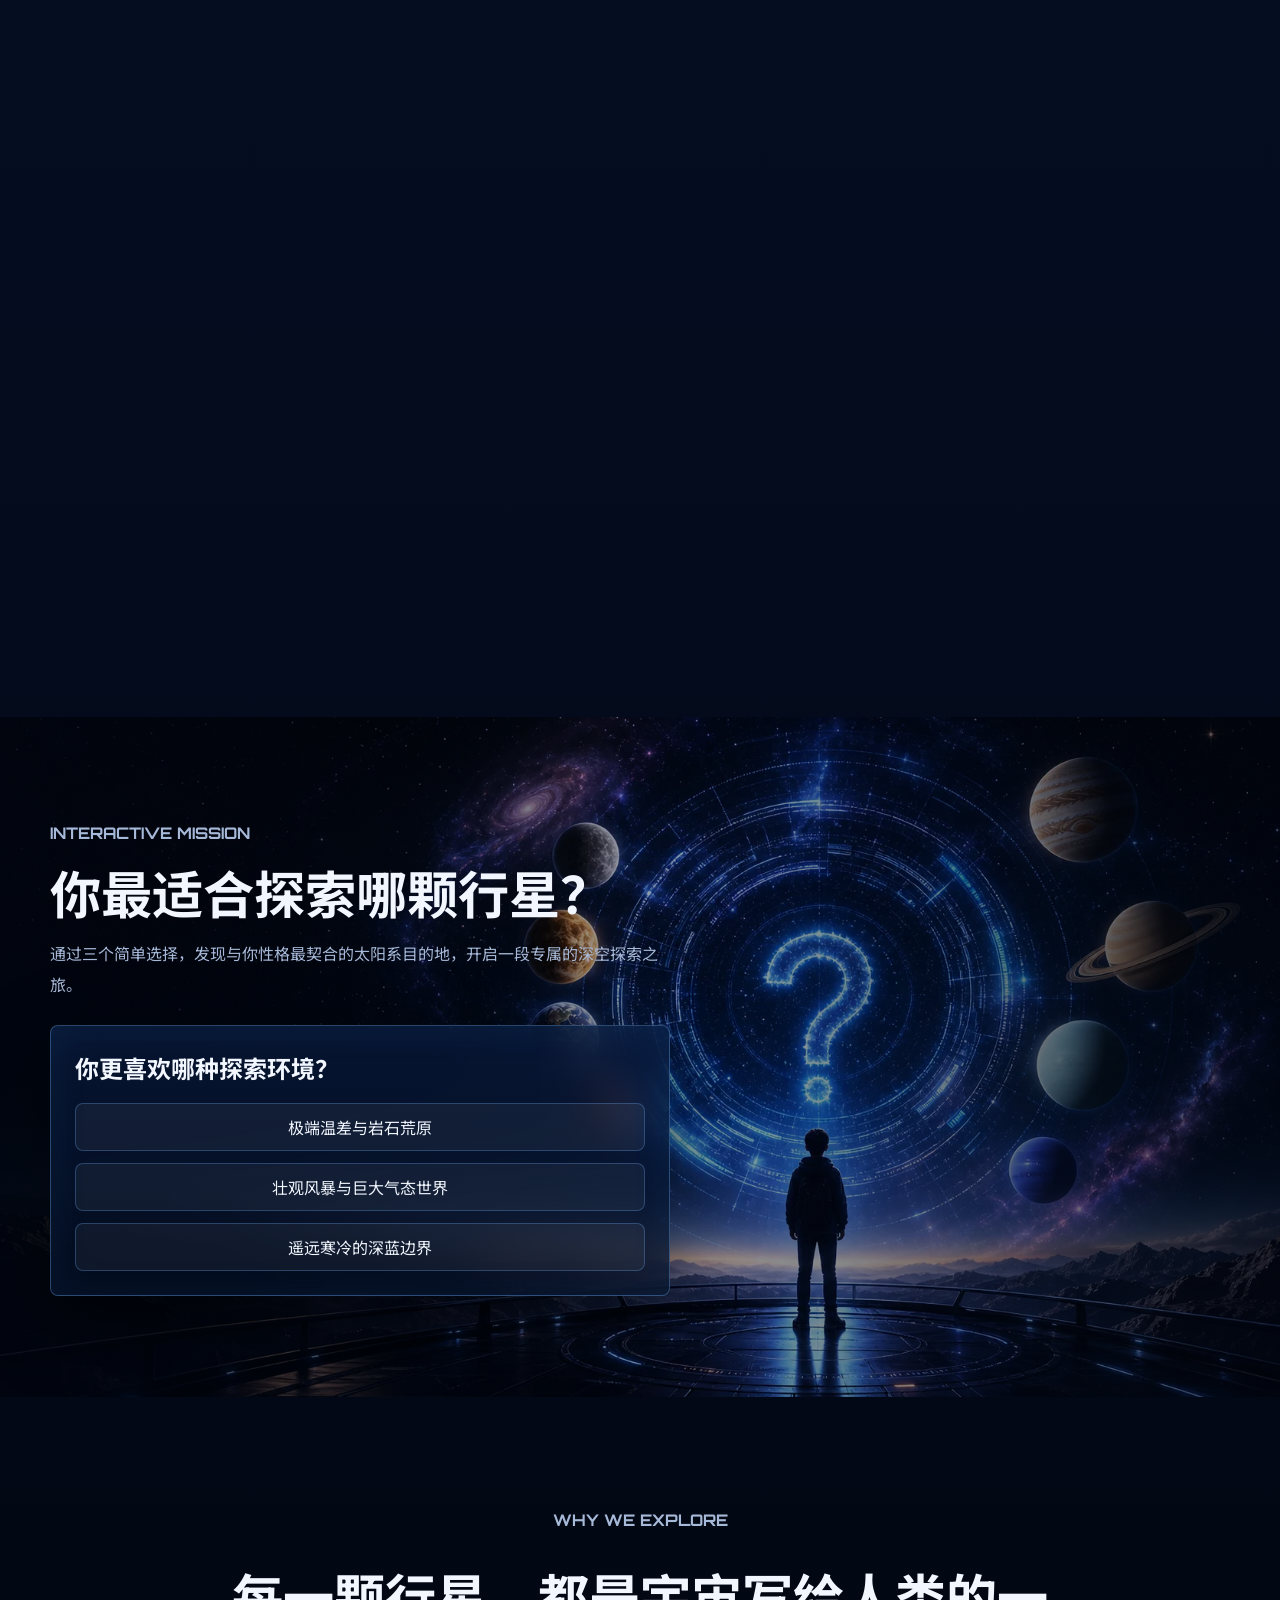
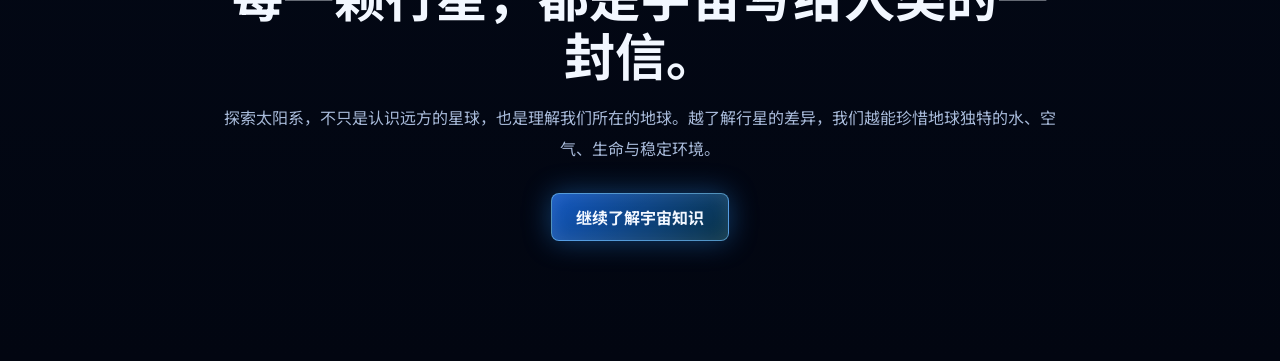
==== commit a0d16b3c: "Optimize image loading for Pages" ====
--- a/index.html
+++ b/index.html
@@ -1,4 +1,4 @@
-<!DOCTYPE html>
+﻿<!DOCTYPE html>
 <html lang="zh-CN">
   <head>
     <meta charset="UTF-8" />
@@ -77,7 +77,7 @@
             </div>
           </article>
           <figure class="overview-visual reveal">
-            <img src="assets/solar-overview.png" alt="太阳位于中心、八大行星沿轨道运行的太阳系示意图" />
+            <img src="assets/solar-overview.webp" alt="太阳位于中心、八大行星沿轨道运行的太阳系示意图" loading="lazy" />
             <figcaption>行星按照距离太阳由近到远依次排列，轨道并非实物线，而是帮助理解运动路径的示意。</figcaption>
           </figure>
         </div>
@@ -159,3 +159,4 @@
     <script src="script.js"></script>
   </body>
 </html>
+
--- a/styles.css
+++ b/styles.css
@@ -1,4 +1,4 @@
-:root {
+﻿:root {
   color-scheme: dark;
   --bg: #020611;
   --bg-2: #06112b;
@@ -174,7 +174,7 @@
 .hero-bg {
   position: absolute;
   inset: 0;
-  background-image: linear-gradient(90deg, rgba(0, 0, 0, 0.42), rgba(0, 0, 0, 0.04) 52%, rgba(0, 0, 0, 0.3)), url("assets/hero-cosmic.png");
+  background-image: linear-gradient(90deg, rgba(0, 0, 0, 0.42), rgba(0, 0, 0, 0.04) 52%, rgba(0, 0, 0, 0.3)), url("assets/hero-cosmic.webp");
   background-size: cover;
   background-position: center;
   transform: scale(1.02);
@@ -512,7 +512,7 @@
     radial-gradient(circle at 72% 36%, rgba(73, 191, 255, 0.18), transparent 25rem),
     radial-gradient(circle at 22% 28%, rgba(142, 93, 255, 0.26), transparent 28rem),
     linear-gradient(135deg, rgba(4, 11, 28, 0.95), rgba(4, 9, 22, 0.76)),
-    url("assets/hero-cosmic.png");
+    url("assets/hero-cosmic.webp");
   background-size: cover;
   background-position: center;
 }
@@ -575,7 +575,7 @@
     radial-gradient(circle at 76% 34%, rgba(255, 183, 67, 0.22), transparent 24rem),
     radial-gradient(circle at 20% 20%, rgba(142, 93, 255, 0.2), transparent 28rem),
     linear-gradient(135deg, rgba(16, 8, 22, 0.95), rgba(4, 9, 22, 0.78)),
-    url("assets/hero-cosmic.png");
+    url("assets/hero-cosmic.webp");
 }
 
 .planet-theme-red .planet-hero-bg {
@@ -583,7 +583,7 @@
     radial-gradient(circle at 76% 34%, rgba(235, 83, 50, 0.25), transparent 24rem),
     radial-gradient(circle at 20% 20%, rgba(73, 191, 255, 0.14), transparent 28rem),
     linear-gradient(135deg, rgba(18, 8, 8, 0.95), rgba(4, 9, 22, 0.78)),
-    url("assets/hero-cosmic.png");
+    url("assets/hero-cosmic.webp");
 }
 
 .planet-theme-ring .planet-hero-bg,
@@ -592,7 +592,7 @@
     radial-gradient(circle at 76% 34%, rgba(255, 183, 67, 0.22), transparent 25rem),
     radial-gradient(circle at 20% 20%, rgba(73, 191, 255, 0.18), transparent 28rem),
     linear-gradient(135deg, rgba(11, 9, 21, 0.95), rgba(4, 9, 22, 0.78)),
-    url("assets/hero-cosmic.png");
+    url("assets/hero-cosmic.webp");
 }
 
 .planet-theme-life .planet-hero-bg,
@@ -602,7 +602,7 @@
     radial-gradient(circle at 76% 34%, rgba(42, 148, 255, 0.28), transparent 25rem),
     radial-gradient(circle at 20% 20%, rgba(89, 255, 218, 0.12), transparent 28rem),
     linear-gradient(135deg, rgba(4, 11, 28, 0.95), rgba(4, 9, 22, 0.78)),
-    url("assets/hero-cosmic.png");
+    url("assets/hero-cosmic.webp");
 }
 
 .detail-section {
@@ -815,7 +815,7 @@
   position: absolute;
   inset: 0;
   z-index: -1;
-  background-image: linear-gradient(90deg, rgba(1, 5, 15, 0.88), rgba(1, 5, 15, 0.35), rgba(1, 5, 15, 0.68)), url("assets/quiz-gate.png");
+  background-image: linear-gradient(90deg, rgba(1, 5, 15, 0.88), rgba(1, 5, 15, 0.35), rgba(1, 5, 15, 0.68)), url("assets/quiz-gate.webp");
   background-size: cover;
   background-position: center;
 }
@@ -1006,3 +1006,4 @@
     font-size: 58px;
   }
 }
+
